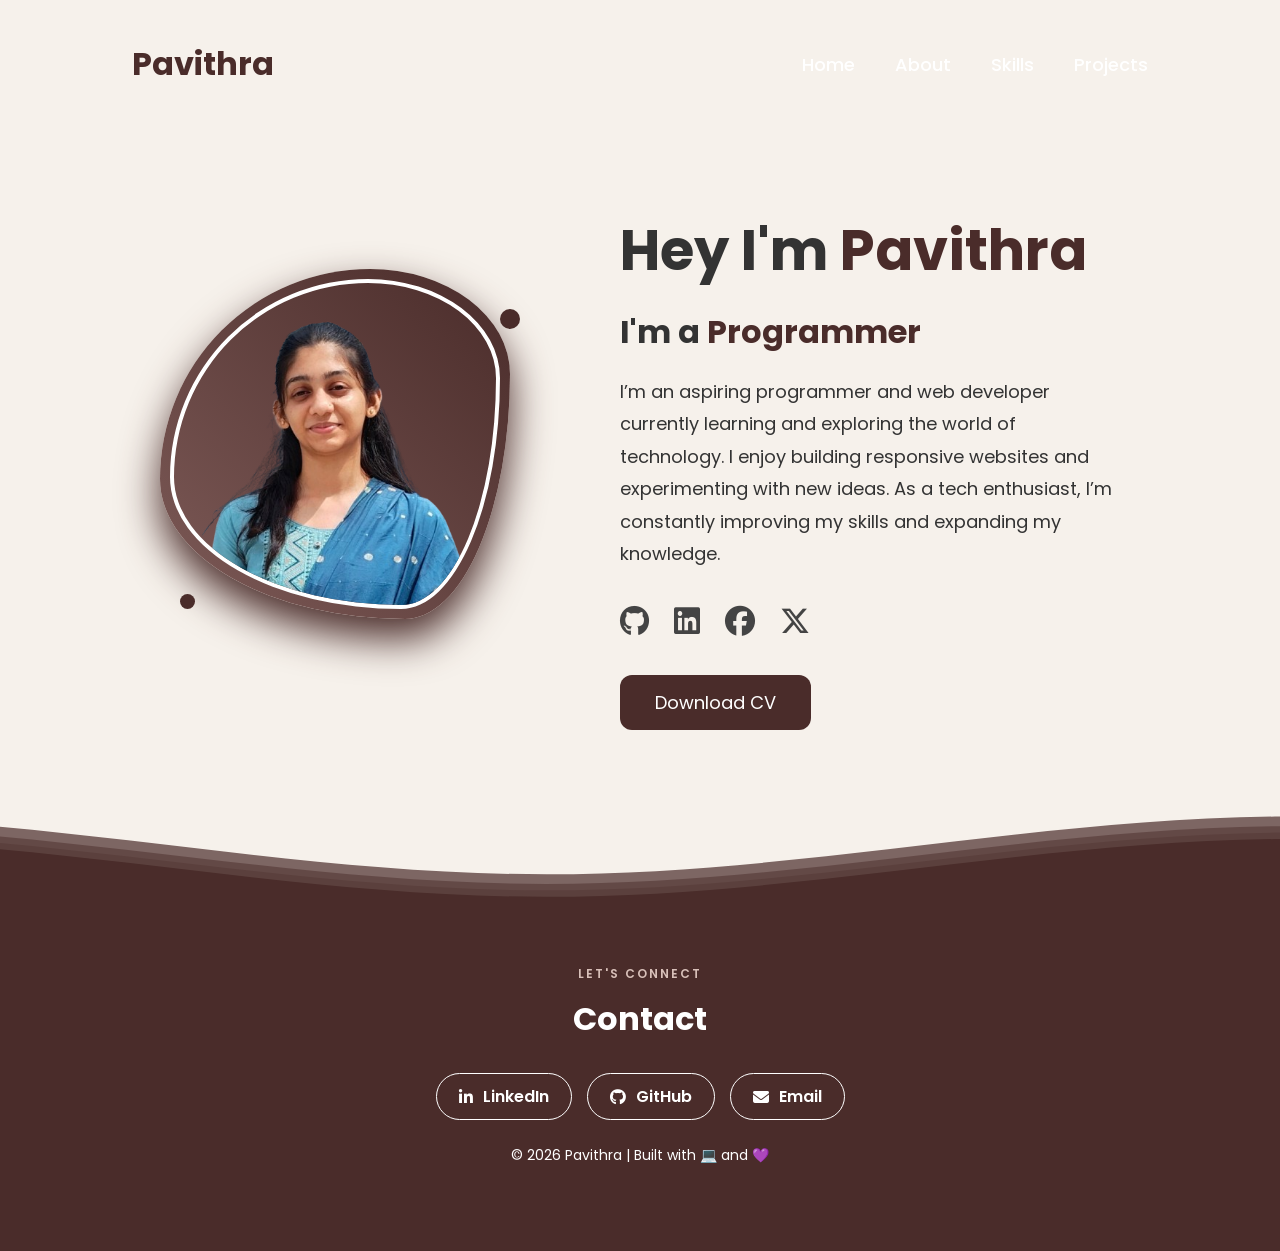
==== index.html @ d6ce5881 "first commit" ====
<!DOCTYPE html>
<html lang="en">

<head>
<meta charset="UTF-8">
<meta name="viewport" content="width=device-width, initial-scale=1.0">

<title>Portfolio</title>

<link rel="stylesheet" href="style.css">

<!-- Aesthetic Icons -->
<link rel="stylesheet"
href="https://cdnjs.cloudflare.com/ajax/libs/font-awesome/6.5.0/css/all.min.css">

<!-- Google Font -->
<link href="https://fonts.googleapis.com/css2?family=Poppins:wght@300;400;500;600;700&display=swap" rel="stylesheet">

<link href="https://fonts.googleapis.com/css2?family=Playfair+Display:wght@600;700&display=swap" rel="stylesheet">

</head>

<body>

<header>

<nav class="navbar">
  <div class="logo">Pavithra</div>

  <ul class="nav-links" id="navLinks">
    <li><a href="index.html">Home</a></li>
    <li><a href="about.html">About</a></li>
    <li><a href="skills.html">Skills</a></li>
    <li><a href="projects.html">Projects</a></li>
  </ul>

  <div class="menu-toggle" id="menuToggle">
    ☰
  </div>
</nav>

</header>


<section class="hero">
<div class="photo-wrapper">
    <div class="blob-shape">
        <img src="pavi.png" alt="Pavithra">
    </div>
    <div class="dot dot-1"></div>
    <div class="dot dot-2"></div>
</div>

<style>
  .photo-wrapper {
    position: relative;
    width: 400px;
    height: 400px;
    display: flex;
    justify-content: left;
    align-items: left;
}

.blob-shape {
    width: 350px;
    height: 350px;
    background: linear-gradient(45deg, #7d5a57, #4a2c2a);
    /* This creates the organic "egg" shape */
    border-radius: 60% 40% 30% 70% / 60% 30% 70% 40%;
    padding: 10px; /* The "border" thickness */
    display: flex;
    justify-content: center;
    align-items: center;
    overflow: hidden;
    transition: all 0.5s ease-in-out;
    box-shadow: 0 20px 40px #4a2c2a;
    animation: morph 8s ease-in-out infinite;
}

.blob-shape img {
    width: 100%;
    height: 100%;
    object-fit: cover;
    /* The image follows the parent shape */
    border-radius: inherit; 
    border: 4px solid white;
}

/* Floating Dots for that "Aesthetic" look */
.dot {
    position: absolute;
    border-radius: 50%;
    background: #4a2c2a;
}
.dot-1 { width: 20px; height: 20px; top: 10%; right: 10%; }
.dot-2 { width: 15px; height: 15px; bottom: 15%; left: 5%; }

/* The animation that makes it "breathe" */
@keyframes morph {
    0% { border-radius: 60% 40% 30% 70% / 60% 30% 70% 40%; }
    50% { border-radius: 30% 60% 70% 40% / 50% 60% 30% 60%; }
    100% { border-radius: 60% 40% 30% 70% / 60% 30% 70% 40%; }
}

/* Hover effect to make it interactive */
.blob-shape:hover {
    transform: scale(1.05) rotate(2deg);
    box-shadow: 0 30px 60px #4a2c2a;
}
</style>


<div class="hero-text">

<h1>Hey I'm <span>Pavithra</span></h1>

<h2>I'm a <span class="typing"></span></h2>

<p>
I’m an aspiring programmer and web developer currently learning and exploring the world of technology.
I enjoy building responsive websites and experimenting with new ideas.
As a tech enthusiast, I’m constantly improving my skills and expanding my knowledge.
</p>

<div class="social-icons">

<a href="https://github.com/Pavithra-Devadiga"><i class="fa-brands fa-github"></i></a>
<a href="https://www.linkedin.com/in/pavithra-devadiga-a01368340?utm_source=share_via&utm_content=profile&utm_medium=member_android"><i class="fa-brands fa-linkedin"></i></a>
<a href="#"><i class="fa-brands fa-facebook"></i></a>
<a href="#"><i class="fa-brands fa-x-twitter"></i></a>

</div>
<button class="cv-btn" onclick="downloadCV()">Download CV</button>

<script>
function downloadCV(){
    const link = document.createElement('a');
    link.href = 'res.pdf';
    link.download = 'Pavithra-Resume.pdf';
    document.body.appendChild(link);
    link.click();
    document.body.removeChild(link);
}
</script>

</div>

</section>

<script src="script.js"></script>

</body>
<footer>

<div class="footer-container">

<!-- Wave Animation -->
<div class="waves-wrapper">
<svg class="waves" xmlns="http://www.w3.org/2000/svg"
viewBox="0 24 150 28" preserveAspectRatio="none">
<defs>
<path id="gentle-wave"
d="M-160 44c30 0 58-18 88-18s58 18 88 18 58-18 88-18 58 18 88 18 v44h-352z"/>
</defs>

<g class="parallax">
<use xlink:href="#gentle-wave" x="48" y="0" fill="rgba(74,44,42,0.7)"/>
<use xlink:href="#gentle-wave" x="48" y="3" fill="rgba(74,44,42,0.5)"/>
<use xlink:href="#gentle-wave" x="48" y="5" fill="rgba(74,44,42,0.3)"/>
<use xlink:href="#gentle-wave" x="48" y="7" fill="#4a2c2a"/>
</g>

</svg>
</div>


<section class="connect-minimal">

<div class="connect-header">
<span>LET'S CONNECT</span>
<h3>Contact</h3>
</div>


<div class="social-serial-list">

<a href="https://www.linkedin.com/in/pavithra-devadiga-a01368340"
class="serial-item">
<i class="fab fa-linkedin-in"></i>
<span>LinkedIn</span>
</a>

<a href="https://github.com/Pavithra-Devadiga"
class="serial-item">
<i class="fab fa-github"></i>
<span>GitHub</span>
</a>

<a href="mailto:pavithraise28@gmail.com"
class="serial-item">
<i class="fas fa-envelope"></i>
<span>Email</span>
</a>

</div>

<a class="mini-footer">
<p>© 2026 Pavithra | Built with 💻 and 💜</p>
</a>

</section>

</div>

</footer>

<style>
  .footer-container{
width:100%;
overflow:hidden;
}

/* Wave */
.waves-wrapper{
width:100%;
height:90px;
line-height:0;
}

.waves{
width:100%;
height:100%;
display:block;
}

/* Wave Animation */
.parallax > use{
animation:move-forever 25s cubic-bezier(.55,.5,.45,.5) infinite;
}

.parallax > use:nth-child(1){
animation-delay:-2s;
animation-duration:7s;
}

.parallax > use:nth-child(2){
animation-delay:-3s;
animation-duration:10s;
}

.parallax > use:nth-child(3){
animation-delay:-4s;
animation-duration:13s;
}

.parallax > use:nth-child(4){
animation-delay:-5s;
animation-duration:20s;
}

@keyframes move-forever{
0%{transform:translate3d(-90px,0,0);}
100%{transform:translate3d(85px,0,0);}
}


/* Footer Content */

.connect-minimal{
background:#4a2c2a;
padding:60px 20px;
text-align:center;
}

.connect-header span{
font-size:12px;
letter-spacing:2px;
color:#d8c0b9;
font-weight:600;
}

.connect-header h3{
font-size:32px;
color:white;
margin:10px 0 30px;
}

/* Social Buttons */

.social-serial-list{
display:flex;
justify-content:center;
gap:15px;
flex-wrap:wrap;
}

.serial-item{
display:flex;
align-items:center;
gap:10px;
padding:10px 22px;
border:1.5px solid white;
border-radius:50px;
text-decoration:none;
color:white;
font-weight:600;
transition:0.3s;
}

.serial-item i{
font-size:16px;
}

.serial-item:hover{
background:white;
color:#4a2c2a;
transform:translateY(-3px);
}

/* Copyright */

.mini-footer{
margin-top:40px;
padding: 100px;
padding-top:100px;
color:white;
font-size:14px;
}

/* hamburger icon */
.menu-toggle{
display:none;
font-size:28px;
cursor:pointer;
}



/* Mobile */

@media(max-width:768px){

.social-serial-list{
flex-direction:column;
align-items:center;
}

.serial-item{
width:180px;
justify-content:center;
}

}


----------------------------------------------------------
*{
    margin:0;
    padding:0;
    box-sizing:border-box;
    font-family:'Poppins',sans-serif;
}

body{
    background:#f6f1eb; /* soft background matching website */
    color:#333;
}

/* HEADER / NAVBAR */
header{
    padding:25px 8%;
}

.navbar{
    display:flex;
    justify-content:space-between;
    align-items:center;
}

.logo{
    font-size:32px;
    font-weight:700;
    color:#4a2c2a;
}

.nav-links{
    display:flex;
    gap:40px;
    list-style:none;
}

.nav-links a{
    font-size:18px;
    font-weight:500;
    color:#333;
    transition:.3s;
    text-decoration:none;
}

.nav-links a:hover,
.nav-links a.active{
    color:#7f433f;
}



/* Hide hamburger on desktop */
.menu-toggle{
    display:none;
    font-size:28px;
    cursor:pointer;
}

/* Mobile Navbar */
@media(max-width:768px){

    .menu-toggle{
        display:block;
    }

    .nav-links{
        position:absolute;
        top:80px;
        right:8%;
        background:#f6f1eb;
        flex-direction:column;
        gap:20px;
        width:200px;
        padding:20px;
        border-radius:12px;
        box-shadow:0 10px 25px rgba(0,0,0,0.1);

        display:none;
    }

    .nav-links.active{
        display:flex;
    }
}

/* Responsive adjustments */
@media(max-width:768px){
    .skill-box{
        flex-direction:column;
        align-items:flex-start;
    }
    .skill-icon{
        margin-bottom:10px;
    }
    .nav-links{
        flex-direction:column;
        gap:20px;
        align-items:center;
    }
    .nav-links a{
    font-size:18px;
    font-weight:500;
    color:#333;
    transition:.3s;
    text-decoration:none;
}

.nav-links a:hover,
.nav-links a.active{
    color:#7f433f;
}
}
</style>


</style>
</html>
---- style.css ----
*{
margin:0;
padding:0;
box-sizing:border-box;
font-family:'Poppins',sans-serif;
}

body{
background:linear-gradient(120deg,#f6f1eb,#e6d4b4);
color:#333;
}


/* NAVBAR */

header{
padding:25px 8%;
}


.nav-links a:hover{
color:#7f433f;
}

.cv-btn{
padding:14px 35px;
font-size:18px;
border:none;
border-radius:12px;
background:#4a2c2a;
color:white;
cursor:pointer;
transition: transform 0.25s ease;
text-decoration: none;
}

.cv-btn:hover{
transform: scale(1.12);
text-decoration:none;
}

/* Bulge effect on hover */



/* HERO SECTION */

.hero{
display:flex;
align-items:center;
justify-content:space-between;
padding:80px 8%;
flex-wrap:wrap;
}

.hero-img{
width:420px;
height:420px;
border-radius:50%;
overflow:hidden;
border:10px solid #946d6a;
box-shadow:0 10px 30px rgba(0,0,0,0.2);
justify-content:flex-end;
}

.hero-img img{
width:100%;
height:100%;
object-fit:cover;
}

.hero-text{
max-width:600px;
}

.hero-text h1{
font-size:56px;
margin-bottom:15px;
}

.hero-text h2{
font-size:32px;
margin-bottom:20px;
}

.hero-text span{
color:#4a2c2a;
}

.hero-text p{
font-size:18px;
line-height:1.8;
margin-bottom:30px;
}



/* SOCIAL ICONS */

.social-icons{
display:flex;
gap:25px;
margin-bottom:30px;
}

.social-icons a{
font-size:30px;
color:#444;
transition:0.3s;
}

.social-icons a:hover{
transform:scale(1.2);
color:#4a2c2a;
}



/* MOBILE RESPONSIVE */

@media(max-width:900px){

.hero{
flex-direction:column;
text-align:center;
}

.hero-img{
width:300px;
height:300px;
margin-bottom:40px;
}

.nav-links{
display:none;
}

.hero-text h1{
font-size:42px;
}

.hero-text h2{
font-size:26px;
}

}

/* /skill-page */

/* Skills Page */
.skills-section {
    padding: 60px 20px;
    background: #111;
    text-align: center;
}

.section-title {
    font-size: 36px;
    color: cyan;
    margin-bottom: 50px;
}

/* Container for all skill boxes */
.skills-container {
    display: grid;
    grid-template-columns: repeat(auto-fit, minmax(300px, 1fr));
    gap: 25px;
    max-width: 1200px;
    margin: auto;
}

/* Each skill box */
.skill-box {
    display: flex;
    align-items: center;
    background: #1a1a1a;
    border-left: 4px solid cyan;
    padding: 20px;
    border-radius: 10px;
    transition: transform 0.3s, box-shadow 0.3s;
}

.skill-box:hover {
    transform: translateY(-5px);
    box-shadow: 0 0 20px cyan;
}

/* Icon in box */
.skill-icon {
    font-size: 50px;
    color: cyan;
    margin-right: 20px;
    min-width: 60px;
    text-align: center;
}

/* Skill content */
.skill-content h3 {
    margin: 0 0 8px 0;
    font-size: 20px;
    color: #fff;
}

.skill-content p {
    margin: 0;
    font-size: 14px;
    color: #ccc;
}

/* NAVBAR */

.navbar{
display:flex;
justify-content:space-between;
align-items:center;
padding:20px 8%;
background:white;
position:relative;
}

.logo{
font-size:26px;
font-weight:600;
color:#4a2c2a;
}

.nav-links{
display:flex;
gap:30px;
list-style:none;
}

.nav-links a{
text-decoration:none;
font-weight:500;
color:#4a2c2a;
transition:0.3s;
}

.nav-links a:hover{
color:#7d5a57;
}

.contact-btn{
padding:8px 18px;
border-radius:25px;
background:#4a2c2a;
color:white;
text-decoration:none;
font-weight:500;
}

.menu-toggle{
display:none;
font-size:22px;
cursor:pointer;
color:#4a2c2a;
}

/* Responsive for mobile */
@media(max-width:768px){
    .skill-box {
        flex-direction: column;
        align-items: flex-start;
    }
    .skill-icon {
        margin-bottom: 10px;
    }
}

/* GLOBAL RESPONSIVE */

*{
box-sizing:border-box;
margin:0;
padding:0;
}

img{
max-width:100%;
height:auto;
}

.hero{
display:flex;
align-items:center;
justify-content:center;
gap:60px;
padding:80px 8%;
flex-wrap:wrap;
}

.hero-text{
max-width:500px;
}

@media (max-width:768px){

.hero{
flex-direction:column;
text-align:center;
}

.photo-wrapper{
width:280px;
height:280px;
}

.blob-shape{
width:250px;
height:250px;
}

}

/* Base Navbar */
.navbar {
  display: flex;
  justify-content: space-between;
  align-items: center;
  padding: 15px 30px;
  background:#f6f1eb; /* keep your dark theme */
  color: white;
}

.logo {
  font-weight: bold;
  font-size: 18px;
}

/* Desktop Menu */
.nav-links {
  list-style: none;
  display: flex;
  gap: 30px;
}

.nav-links li a {
  text-decoration: none;
  color: white;
}

/* Hide toggle in desktop */
.menu-toggle {
  display: none;
  font-size: 24px;
  cursor: pointer;
}
@media (max-width: 768px) {

  .menu-toggle {
    display: block;
  }

  .nav-links {
    position: absolute;
    top: 70px;
    right: 20px;
    background: #f6f1eb;
    flex-direction: column;
    width: 200px;
    padding: 20px;
    border-radius: 10px;

    display: none; /* hidden by default */
  }

  .nav-links.active {
    display: flex; /* show when clicked */
  }
}
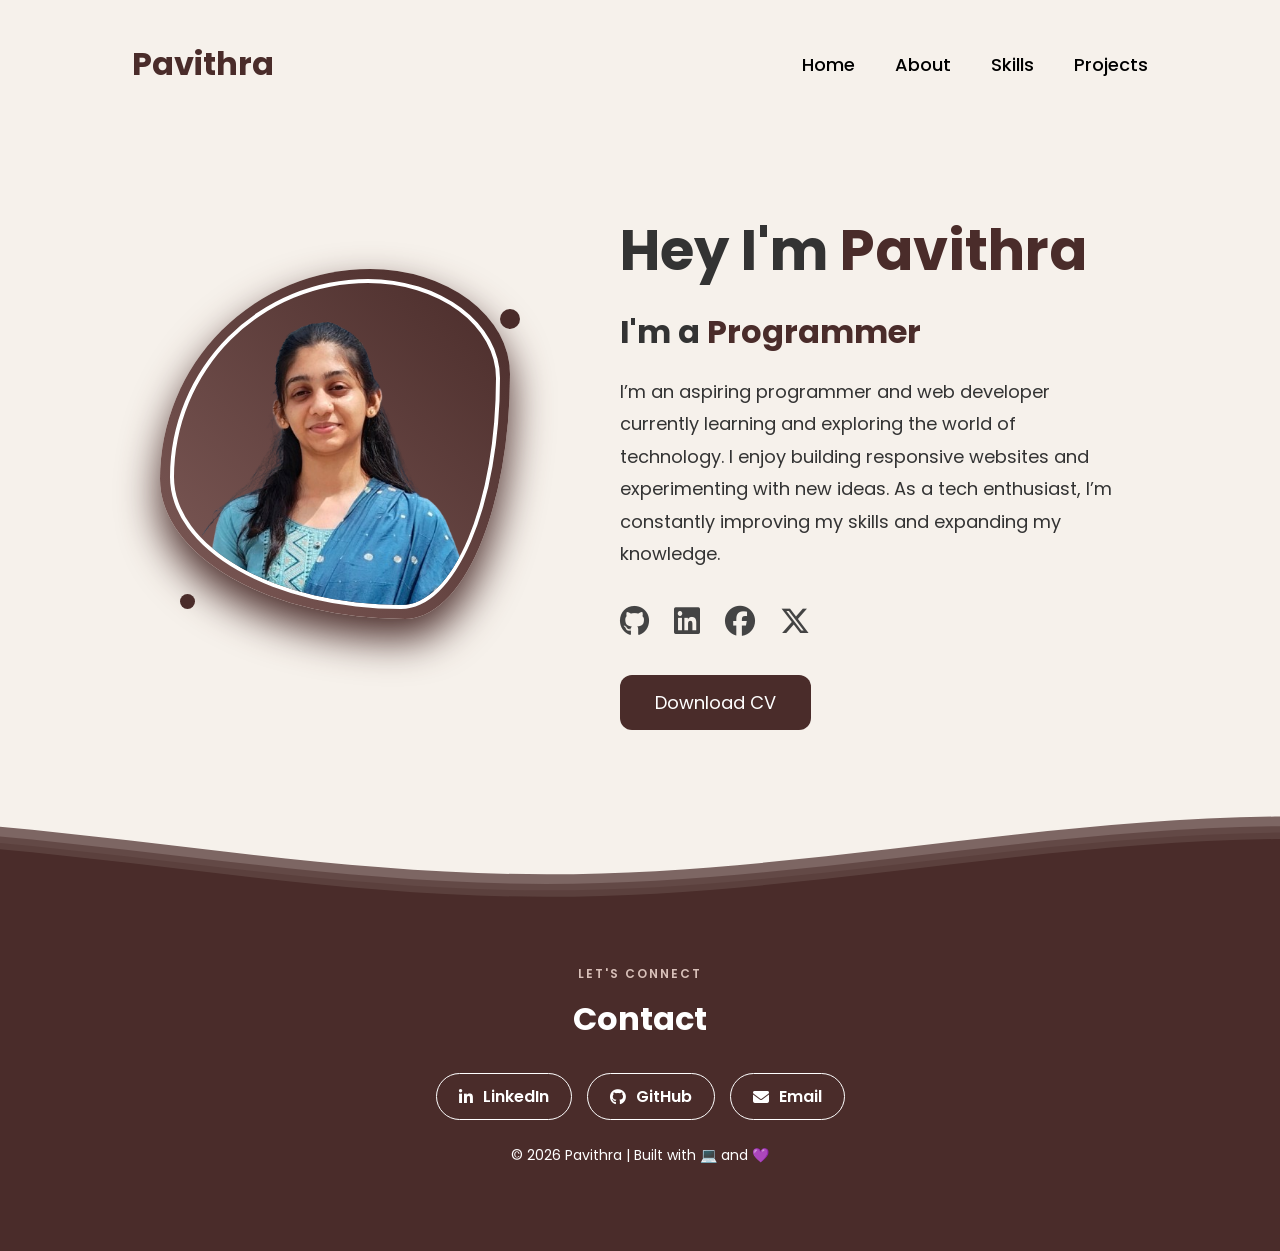
==== commit 817a7caa: "first commit" ====
--- a/index.html
+++ b/index.html
@@ -387,6 +387,7 @@
     display:flex;
     gap:40px;
     list-style:none;
+    
 }
 
 .nav-links a{
@@ -465,6 +466,23 @@
     color:#7f433f;
 }
 }
+
+.nav-links a{
+    font-size:18px;
+    font-weight:500;
+    color:#333;
+    transition:.3s;
+    text-decoration:none;
+}
+
+.nav-links a:hover{
+    color:#7f433f;
+}
+
+/* .nav-links a{
+color: black !important;
+} */
+
 </style>
 
 
--- a/style.css
+++ b/style.css
@@ -370,4 +370,19 @@
   }
 }
 
-
+.nav-links a{
+    font-size:18px;
+    font-weight:500;
+    color:#333;
+    transition:.3s;
+    text-decoration:none;
+}
+
+.nav-links a:hover,
+.nav-links a.active{
+    color:#7f433f !important;
+}
+
+.nav-links a{
+color: black !important;
+}
